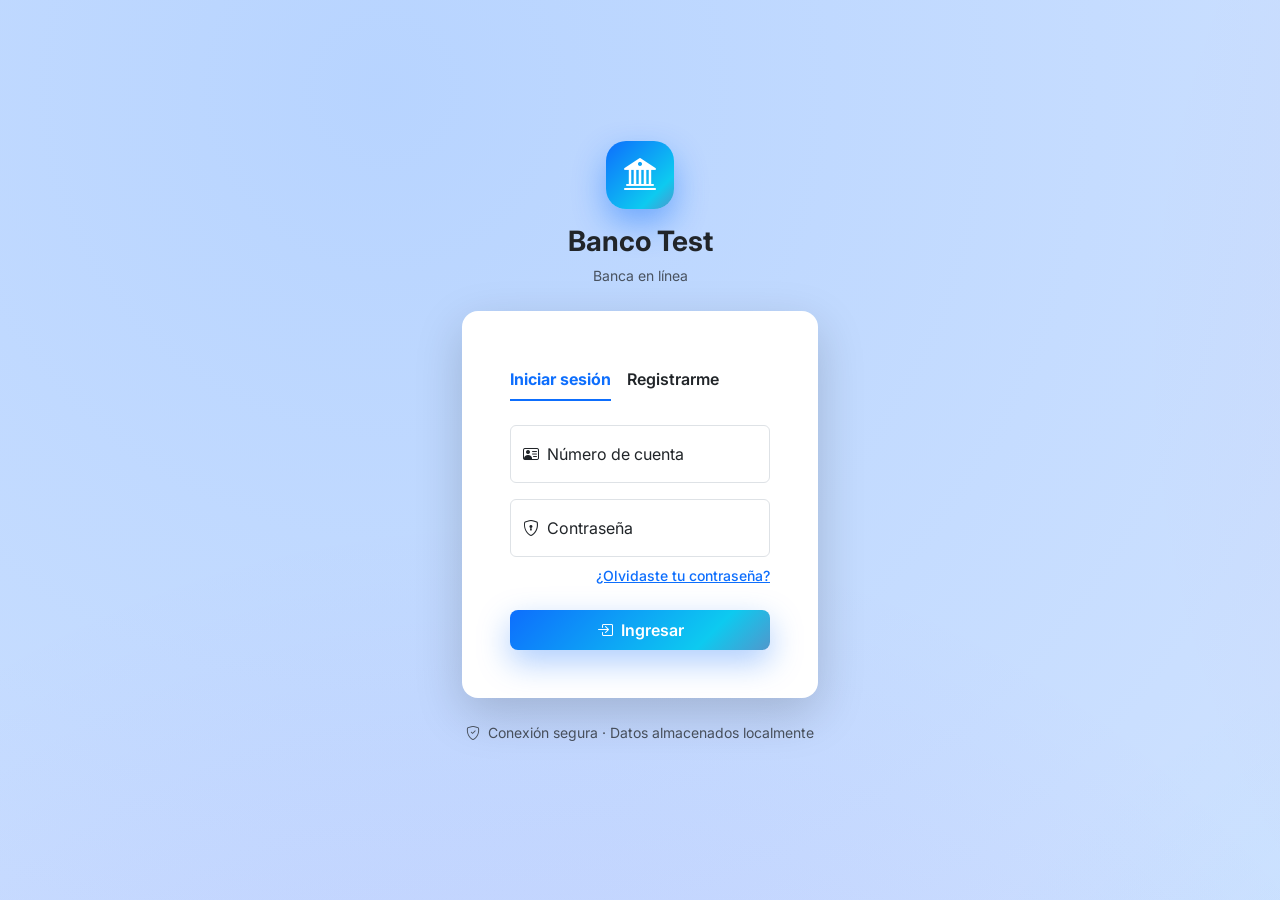
==== dashboard.html @ 72c73fb7 "avance 1" ====
<!DOCTYPE html>
<html lang="es" data-bs-theme="light">
<head>
  <meta charset="UTF-8">
  <meta name="viewport" content="width=device-width, initial-scale=1.0">
  <title>Banco Test | Panel</title>
  <link href="https://cdn.jsdelivr.net/npm/bootstrap@5.3.3/dist/css/bootstrap.min.css" rel="stylesheet">
  <link href="https://cdn.jsdelivr.net/npm/bootstrap-icons@1.11.3/font/bootstrap-icons.min.css" rel="stylesheet">
  <link href="https://fonts.googleapis.com/css2?family=Inter:wght@400;500;600;700;800&display=swap" rel="stylesheet">
  <link rel="stylesheet" href="style.css">
</head>
<body>
  <header class="topbar sticky-top">
    <nav class="navbar navbar-expand-lg p-2">
      <div class="container-fluid px-3 px-lg-4">
        <span class="navbar-brand d-flex align-items-center gap-2 me-3">
          <span class="d-inline-flex align-items-center justify-content-center bg-primary text-white rounded-3" style="width: 36px; height: 36px;">
            <i class="bi bi-bank2 fs-5"></i>
          </span>
          <span class="fw-bold fs-5">Banco Test</span>
        </span>

        <button class="navbar-toggler d-lg-none p-2" type="button" data-bs-toggle="collapse" data-bs-target="#menuCollapse" aria-controls="menuCollapse" aria-expanded="false" aria-label="Abrir menú">
          <i class="bi bi-list fs-3 lh-1"></i>
        </button>

        <div class="collapse navbar-collapse" id="menuCollapse">
          <div class="d-flex flex-column flex-lg-row gap-1 me-lg-3 my-2 my-lg-0" id="moduleNav">
            <button type="button" class="btn btn-light fw-semibold rounded-3 text-start" data-module="movimientos">
              <i class="bi bi-person-badge me-2"></i>Cuenta&nbsp;<span id="mainAccountLabel">-</span>
            </button>
          </div>
        </div>

        <div class="dropdown ms-auto">
          <button class="btn d-flex align-items-center gap-2 rounded-pill border-0 p-1 pe-2" data-bs-toggle="dropdown" aria-expanded="false">
            <span class="rounded-circle text-white d-inline-flex align-items-center justify-content-center fw-bold" id="avatar" style="width: 34px; height: 34px;"></span>
            <span class="d-none d-sm-inline text-start">
              <span class="d-block fw-semibold lh-1" id="userName"></span>
              <small class="text-body-secondary">Banca en línea</small>
            </span>
            <i class="bi bi-chevron-down small text-body-secondary"></i>
          </button>
          <ul class="dropdown-menu dropdown-menu-end shadow p-2" style="min-width: 280px;">
            <li>
              <div class="d-flex align-items-center gap-3 p-2 rounded-3 profile-box">
                <span class="rounded-circle text-white d-inline-flex align-items-center justify-content-center fw-bold" id="ddAvatar" style="width: 48px; height: 48px; font-size: 1.2rem;"></span>
                <div class="lh-sm">
                  <div class="fw-bold" id="ddName">-</div>
                  <small class="text-body-secondary"><i class="bi bi-patch-check-fill text-primary me-1"></i>Cliente verificado</small>
                </div>
              </div>
            </li>
            <li><hr class="dropdown-divider"></li>
            <li>
              <div class="px-2 py-1 d-grid gap-2 small" style="font-size: 0.85rem;">
                <div class="d-flex gap-2 align-items-center"><i class="bi bi-envelope text-primary"></i><span id="ddEmail">-</span></div>
                <div class="d-flex gap-2 align-items-center"><i class="bi bi-telephone text-success"></i><span id="ddPhone">-</span></div>
                <div class="d-flex gap-2 align-items-center"><i class="bi bi-globe-americas text-warning"></i><span id="ddCountry">-</span></div>
              </div>
            </li>
            <li><hr class="dropdown-divider"></li>
            <li><button class="dropdown-item" id="themeToggle"><i class="bi bi-moon-stars me-2"></i>Cambiar a oscuro</button></li>
            <li><hr class="dropdown-divider"></li>
            <li><button class="dropdown-item text-danger" id="logoutBtn"><i class="bi bi-box-arrow-right me-2"></i>Cerrar sesión</button></li>
          </ul>
        </div>
      </div>
    </nav>
  </header>

  <main class="container-fluid px-3 px-lg-4 py-4">
    <!-- MÓDULO: MOVIMIENTOS -->
    <section id="module-movimientos">
      <div class="row g-4 mb-4">
        <div class="animate-in d1 col-12 col-xl-4">
          <div class="card shadow-sm border-0 client-name-card mb-4">
            <div class="card-body p-3 d-flex align-items-center gap-3">
              <span class="rounded-circle text-white d-inline-flex align-items-center justify-content-center fw-bold flex-shrink-0" id="heroAvatar" style="width: 48px; height: 48px;"></span>
              <div class="lh-sm">
                <small class="text-body-secondary d-block mb-1"><i class="bi bi-person-badge me-1"></i>Cliente</small>
                <div class="fw-bold" id="heroName">-</div>
                <small class="text-body-secondary"><i class="bi bi-globe-americas me-1"></i><span id="heroCountry">-</span></small>
              </div>
              <span class="rounded-circle bg-success-subtle text-success d-inline-flex align-items-center justify-content-center ms-auto flex-shrink-0" style="width: 34px; height: 34px;" title="Verificado">
                <i class="bi bi-patch-check-fill"></i>
              </span>
            </div>
          </div>

          <div class="bank-card balance-hero text-white shadow">
            <div class="d-flex justify-content-between align-items-start">
              <span class="bank-brand"><i class="bi bi-bank2"></i> Banco Test</span>
              <span class="badge rounded-3 bg-white text-primary fw-semibold px-2 py-1"><i class="bi bi-patch-check-fill me-1"></i>Principal</span>
            </div>
            <div class="d-flex align-items-center gap-3">
              <span class="chip"></span>
              <i class="bi bi-wifi contactless" aria-hidden="true"></i>
            </div>
            <div>
              <small class="d-block opacity-75 bank-label">PATRIMONIO TOTAL</small>
              <div class="balance-hero-amount fw-bold ls-tight" id="totalBalance">$0.00</div>
            </div>
            <div class="d-flex justify-content-between align-items-end">
              <div class="lh-sm">
                <small class="d-block opacity-75 bank-label">TITULAR</small>
                <span class="fw-semibold small" id="cardHolder">-</span>
              </div>
              <button class="btn btn-sm rounded-pill bg-white bg-opacity-25 border border-white border-opacity-25 text-white" id="eyeToggle" title="Ocultar / mostrar saldos">
                <i class="bi bi-eye-slash"></i>
              </button>
            </div>
          </div>
        </div>

        <div class="animate-in d2 col-12 col-xl-8">
          <div class="card h-100 shadow-sm border-0">
            <div class="card-body p-4">
              <div class="d-flex flex-wrap align-items-center gap-3 mb-3">
                <h5 class="mb-0 fw-bold"><i class="bi bi-credit-card-2-front me-2 text-primary"></i>Mis cuentas</h5>
                <span class="badge rounded-pill text-bg-primary" id="accountCount">0</span>
                <span class="badge rounded-pill text-bg-warning" id="mainAccountPill">-</span>
                <div class="ms-auto d-flex align-items-center gap-2">
                  <div class="btn-group" role="group" aria-label="Desplazar cuentas">
                    <button type="button" class="btn btn-sm btn-outline-primary" data-scroll="-1" aria-label="Ver anteriores"><i class="bi bi-chevron-left"></i></button>
                    <button type="button" class="btn btn-sm btn-outline-primary" data-scroll="1" aria-label="Ver siguientes"><i class="bi bi-chevron-right"></i></button>
                  </div>
                  <button type="button" class="btn btn-primary btn-sm fw-semibold" data-role="transfer">
                    <i class="bi bi-send me-1"></i>Nueva transferencia
                  </button>
                </div>
              </div>
              <div class="accounts-scroll" id="accountsList"></div>
            </div>
          </div>
        </div>
      </div>

      <div class="row g-4">
        <div class="col-12 col-lg-5 col-xl-4">
          <div class="card shadow-sm border-0 d-flex flex-column" id="historyCard">
            <div class="card-body py-2 border-bottom d-flex flex-column gap-2">
              <div class="d-flex justify-content-between align-items-center mb-3" style="padding-top:0.9rem">
                <h5 class="mb-0 fw-bold"><i class="bi bi-list-ul me-2 text-primary"></i>Historial de movimientos</h5>
              </div>
              <div class="d-flex flex-wrap align-items-center gap-2">
                <label class="text-body-secondary small text-nowrap" for="filterSince">Desde</label>
                <input type="date" class="form-control form-control-sm" id="filterSince" aria-label="Fecha desde" style="width: 122px;">
                <label class="text-body-secondary small text-nowrap" for="filterUntil">Hasta</label>
                <input type="date" class="form-control form-control-sm" id="filterUntil" aria-label="Fecha hasta" style="width: 122px;">
              </div>
              <div class="d-flex align-items-center gap-2">
                <select class="form-select form-select-sm" id="filterStatus" aria-label="Filtrar por estado">
                  <option value="all">Todos los estados</option>
                  <option value="completado">Completado</option>
                  <option value="pendiente">Pendiente</option>
                </select>
                <button type="button" class="btn btn-sm btn-outline-secondary flex-shrink-0" id="filterClear" title="Limpiar filtros">
                  <i class="bi bi-x-lg me-1"></i>Limpiar
                </button>
              </div>
            </div>
            <div class="table-responsive history-table">
              <table class="table table-bordered table-hover align-middle mb-0">
                <thead class="table-light">
                  <tr>
                    <th scope="col" class="text-nowrap" style="width: 78px;">Fecha</th>
                    <th scope="col" class="text-nowrap" style="width: 88px;">Cuenta</th>
                    <th scope="col" class="text-center text-nowrap" style="width: 92px;">Estado</th>
                    <th scope="col" class="text-end text-nowrap" style="width: 80px;">Detalles</th>
                  </tr>
                </thead>
                <tbody id="transactionList"></tbody>
              </table>
            </div>
            <div id="emptyState" class="text-center text-body-secondary py-5 d-none">
              <i class="bi bi-inbox fs-1 d-block mb-2"></i>
              No hay movimientos con este filtro.
            </div>
          </div>
        </div>

        <div class="col-12 col-lg-7 col-xl-8">
          <div class="card shadow-sm border-0 h-100" id="statsCard">
            <div class="card-body p-4">
              <h5 class="mb-0 fw-bold"><i class="bi bi-graph-up-arrow me-2 text-primary"></i>Estadísticas · Dinero en general</h5>

              <div class="mt-3 row g-2 mb-3">
                <div class="col-4">
                  <div class="stat-chip">
                    <small class="text-body-secondary d-block mb-1">Patrimonio actual</small>
                    <span class="fw-bold text-nowrap" id="statBalance">$0.00</span>
                  </div>
                </div>
                <div class="col-4">
                  <div class="stat-chip">
                    <small class="text-body-secondary d-block mb-1">Entradas</small>
                    <span class="fw-bold text-success text-nowrap" id="statInAmount">$0.00</span>
                    <small class="text-success d-block" id="statInCount"></small>
                  </div>
                </div>
                <div class="col-4">
                  <div class="stat-chip">
                    <small class="text-body-secondary d-block mb-1">Salidas</small>
                    <span class="fw-bold text-danger text-nowrap" id="statOutAmount">$0.00</span>
                    <small class="text-danger d-block" id="statOutCount"></small>
                  </div>
                </div>
              </div>

              <p class="small fw-semibold mb-1">Evolución del saldo · últimos 15 días</p>
              <div class="chart-svg-wrap">
                <svg id="chartSvg" viewBox="0 0 620 220" preserveAspectRatio="none" class="chart-svg" role="img" aria-label="Evolución del saldo"></svg>
              </div>
              <div class="d-flex justify-content-between small text-body-secondary mt-1">
                <span id="chartStartLabel"></span>
                <span id="chartEndLabel"></span>
              </div>
            </div>
          </div>
        </div>
      </div>
    </section>
  </main>

  <!-- Transfer modal -->
  <div class="modal fade" id="transferModal" tabindex="-1" aria-hidden="true">
    <div class="modal-dialog modal-dialog-centered">
      <div class="modal-content border-0 shadow">
        <div class="modal-header">
          <h5 class="modal-title fw-bold"><i class="bi bi-send me-2 text-primary"></i>Nueva transferencia</h5>
          <button type="button" class="btn-close" data-bs-dismiss="modal" aria-label="Cerrar"></button>
        </div>
        <form class="needs-validation" id="transferForm" novalidate>
          <div class="modal-body">
            <div class="form-floating mb-3">
              <select class="form-select" id="fromAccount" required>
                <option value="" selected disabled>Selecciona una cuenta</option>
              </select>
              <label for="fromAccount"><i class="bi bi-wallet2 me-1"></i> Cuenta de origen</label>
              <div class="invalid-feedback">Selecciona la cuenta que envía.</div>
            </div>

            <div class="form-floating mb-3">
              <input type="text" class="form-control" id="toAccount" placeholder=" " required autocomplete="off">
              <label for="toAccount"><i class="bi bi-person-vcard me-1"></i> Cuenta destino</label>
              <div class="invalid-feedback">Ingresa el número de cuenta destino.</div>
            </div>

            <div class="form-floating mb-3">
              <select class="form-select" id="transferType" required>
                <option value="" selected disabled>Selecciona un tipo</option>
                <option value="Yape">Yape</option>
                <option value="Plin">Plin</option>
                <option value="Transferencia">Transferencia</option>
              </select>
              <label for="transferType"><i class="bi bi-arrow-left-right me-1"></i> Tipo de transferencia</label>
              <div class="invalid-feedback">Selecciona el tipo de transferencia.</div>
            </div>

            <div class="form-floating">
              <input type="number" class="form-control" id="amount" placeholder=" " required min="0.01" step="0.01">
              <label for="amount"><i class="bi bi-cash-coin me-1"></i> Monto (USD)</label>
              <div class="invalid-feedback">Ingresa un monto válido mayor a $0.</div>
            </div>
          </div>
          <div class="modal-footer">
            <button type="button" class="btn btn-light" data-bs-dismiss="modal">Cancelar</button>
            <button type="submit" class="btn btn-primary fw-semibold">
              <span class="spinner-border spinner-border-sm d-none" id="transferSpinner"></span>
              <i class="bi bi-check-lg" id="transferCheck"></i> Confirmar
            </button>
          </div>
        </form>
      </div>
    </div>
  </div>

  <!-- Confirm modal -->
  <div class="modal fade" id="confirmModal" tabindex="-1" aria-hidden="true">
    <div class="modal-dialog modal-dialog-centered modal-sm">
      <div class="modal-content border-0 shadow">
        <div class="modal-body text-center p-4">
          <span class="rounded-circle bg-success-subtle text-success d-inline-flex align-items-center justify-content-center mb-3" style="width: 56px; height: 56px;">
            <i class="bi bi-check-lg fs-2"></i>
          </span>
          <h5 class="fw-bold mb-1">Transferencia exitosa</h5>
          <p class="text-body-secondary small mb-0" id="confirmText"></p>
        </div>
        <div class="modal-footer justify-content-center border-0 pt-0 pb-4">
          <button type="button" class="btn btn-primary w-100 rounded-3" data-bs-dismiss="modal">Entendido</button>
        </div>
      </div>
    </div>
  </div>

  <!-- Detail modal -->
  <div class="modal fade" id="detailModal" tabindex="-1" aria-hidden="true">
    <div class="modal-dialog modal-dialog-centered modal-md">
      <div class="modal-content border-0 shadow">
        <div class="modal-header">
          <h5 class="modal-title fw-bold"><i class="bi bi-receipt me-2 text-primary"></i>Detalle del movimiento</h5>
          <button type="button" class="btn-close" data-bs-dismiss="modal" aria-label="Cerrar"></button>
        </div>
        <div class="modal-body" id="detailBody"></div>
      </div>
    </div>
  </div>

  <div class="toast-container position-fixed bottom-0 end-0 p-3"></div>

  <script src="https://cdn.jsdelivr.net/npm/bootstrap@5.3.3/dist/js/bootstrap.bundle.min.js"></script>
  <script src="app.js"></script>
  <script>
    document.addEventListener('DOMContentLoaded', () => {
      if (!initDashboardUI()) return;

      document.getElementById('logoutBtn').addEventListener('click', logout);
      document.getElementById('eyeToggle').addEventListener('click', toggleBalanceVisibility);

      document.querySelectorAll('[data-module]').forEach(btn => {
        btn.addEventListener('click', () => {
          document.querySelectorAll('[data-module]').forEach(b =>
            b.classList.toggle('active', b === btn));
          const collapse = bootstrap.Collapse.getInstance(document.getElementById('menuCollapse'));
          if (collapse) collapse.hide();
        });
      });

      document.querySelectorAll('[data-role="transfer"]').forEach(btn => {
        btn.addEventListener('click', () => {
          openTransferModal();
          const collapse = bootstrap.Collapse.getInstance(document.getElementById('menuCollapse'));
          if (collapse) collapse.hide();
        });
      });

      document.querySelectorAll('[data-scroll]').forEach(btn => {
        btn.addEventListener('click', () => {
          const carousel = document.getElementById('accountsList');
          const dir = parseInt(btn.dataset.scroll, 10);
          carousel.scrollBy({ left: dir * 300, behavior: 'smooth' });
        });
      });

      document.querySelectorAll('#filterSince, #filterUntil, #filterStatus').forEach(el => {
        el.addEventListener('change', () => {
          state.dateFrom = document.getElementById('filterSince').value;
          state.dateTo = document.getElementById('filterUntil').value;
          state.statusFilter = document.getElementById('filterStatus').value;
          renderMovimientos();
        });
      });

      document.getElementById('filterClear').addEventListener('click', () => {
        document.getElementById('filterSince').value = '';
        document.getElementById('filterUntil').value = '';
        document.getElementById('filterStatus').value = 'all';
        state.dateFrom = '';
        state.dateTo = '';
        state.statusFilter = 'all';
        renderMovimientos();
      });

      document.getElementById('transferForm').addEventListener('submit', (e) => {
        e.preventDefault();
        const form = e.target;
        if (!form.checkValidity()) {
          form.classList.add('was-validated');
          return;
        }
        const fromAccount = document.getElementById('fromAccount').value;
        const toAccount = document.getElementById('toAccount').value.trim();
        const amount = parseFloat(document.getElementById('amount').value);
        const transferType = document.getElementById('transferType').value;
        const result = transfer(fromAccount, toAccount, amount, transferType);
        if (result.ok) {
          bootstrap.Modal.getInstance(document.getElementById('transferModal')).hide();
          form.reset();
          form.classList.remove('was-validated');
          const recipient = getClientByAccount(toAccount);
          document.getElementById('confirmText').textContent =
            `${transferType} · Enviaste $${amount.toFixed(2)} a ${recipient ? recipient.firstName : 'la cuenta'} ${toAccount}.`;
          bootstrap.Modal.getOrCreateInstance(document.getElementById('confirmModal')).show();
          renderAll();
        } else {
          showToast(result.message, 'danger');
          if (result.message.includes('destino')) {
            document.getElementById('toAccount').classList.add('is-invalid');
          }
        }
      });
    });
  </script>
</body>
</html>
---- style.css ----
:root {
  --bs-body-font-family: 'Inter', system-ui, -apple-system, "Segoe UI", Roboto, sans-serif;
  --grad-brand: linear-gradient(135deg, #0d6efd 0%, #6610f2 100%);
  --grad-brand-animated: linear-gradient(-45deg, #0d6efd, #6610f2, #d63384, #0dcaf0, #0d6efd);
  --shadow-sm: 0 2px 8px rgba(15, 23, 42, 0.06);
  --shadow-md: 0 8px 24px rgba(15, 23, 42, 0.12);
  --shadow-lg: 0 16px 48px rgba(15, 23, 42, 0.18);
  --shadow-brand: 0 12px 32px rgba(13, 110, 253, 0.35);
}

body[data-bs-theme='light'] {
  background-color: #eef2fa;
}

body[data-bs-theme='dark'] {
  background-color: #0d1117;
}

/* ---- Animated ambient background ---- */
body {
  min-height: 100vh;
  background-image: radial-gradient(circle at 15% 5%, rgba(13, 110, 253, 0.12), transparent 45%),
    radial-gradient(circle at 85% 20%, rgba(214, 51, 132, 0.10), transparent 40%),
    radial-gradient(circle at 70% 90%, rgba(13, 202, 240, 0.10), transparent 45%),
    radial-gradient(circle at 20% 85%, rgba(102, 16, 242, 0.10), transparent 40%);
  background-size: 200% 200%;
  animation: bg-drift 22s ease-in-out infinite;
  background-attachment: fixed;
}

@keyframes bg-drift {
  0%, 100% { background-position: 0% 0%; }
  33% { background-position: 60% 40%; }
  66% { background-position: 30% 70%; }
}

/* ---- Entrance animations ---- */
@keyframes fadeInUp {
  from { opacity: 0; transform: translateY(24px); }
  to { opacity: 1; transform: translateY(0); }
}

@keyframes fadeIn {
  from { opacity: 0; }
  to { opacity: 1; }
}

@keyframes popIn {
  0% { opacity: 0; transform: scale(0.92); }
  60% { transform: scale(1.02); }
  100% { opacity: 1; transform: scale(1); }
}

@keyframes gradient-shift {
  0%, 100% { background-position: 0% 50%; }
  50% { background-position: 100% 50%; }
}

@keyframes float-slow {
  0%, 100% { transform: translateY(0); }
  50% { transform: translateY(-10px); }
}

@keyframes pulse-glow {
  0%, 100% { box-shadow: 0 0 0 0 rgba(13, 110, 253, 0.45); }
  50% { box-shadow: 0 0 0 10px rgba(13, 110, 253, 0); }
}

.animate-in {
  opacity: 0;
  animation: fadeInUp 0.6s cubic-bezier(0.22, 1, 0.36, 1) forwards;
}

.animate-in.d1 { animation-delay: 0.08s; }
.animate-in.d2 { animation-delay: 0.16s; }
.animate-in.d3 { animation-delay: 0.24s; }
.animate-in.d4 { animation-delay: 0.32s; }

/* ---- Brand badge / logo ---- */
.brand-badge {
  width: 68px;
  height: 68px;
  border-radius: 20px;
  color: #fff;
  background: var(--grad-brand-animated);
  background-size: 300% 300%;
  animation: gradient-shift 8s ease infinite, float-slow 6s ease-in-out infinite;
  box-shadow: 0 14px 32px rgba(13, 110, 253, 0.45);
}

/* ---- Buttons ---- */
.btn {
  transition: transform 0.2s cubic-bezier(0.22, 1, 0.36, 1), box-shadow 0.2s ease, filter 0.2s ease;
}

.btn:hover {
  transform: translateY(-2px);
}

.btn:active {
  transform: translateY(0) scale(0.97);
}

.btn-primary {
  background-image: var(--grad-brand-animated);
  background-size: 300% 300%;
  animation: gradient-shift 8s ease infinite;
  border: none;
  box-shadow: var(--shadow-brand);
}

.btn-primary:hover {
  background-image: var(--grad-brand-animated);
  background-size: 300% 300%;
  filter: brightness(1.1);
  box-shadow: 0 16px 40px rgba(13, 110, 253, 0.5);
}

.btn-light {
  background-color: rgba(255, 255, 255, 0.6);
  backdrop-filter: blur(6px);
}

.btn-outline-primary {
  border-width: 2px;
}

.btn-outline-primary:hover {
  background-image: var(--grad-brand);
  box-shadow: var(--shadow-brand);
}

body[data-bs-theme='dark'] .btn-light {
  background-color: rgba(33, 37, 41, 0.6);
}

/* ---- Cards ---- */
.card {
  border-radius: 1rem;
  transition: transform 0.28s cubic-bezier(0.22, 1, 0.36, 1), box-shadow 0.28s ease;
  box-shadow: var(--shadow-sm);
}

.card:hover {
  transform: translateY(-4px);
  box-shadow: var(--shadow-md);
}

/* ---- Main (principal) bank card ---- */
.balance-hero {
  background: var(--grad-brand-animated);
  background-size: 300% 300%;
  animation: gradient-shift 10s ease infinite;
  box-shadow: 0 20px 50px rgba(13, 110, 253, 0.45);
}

.balance-hero:hover {
  box-shadow: 0 26px 60px rgba(102, 16, 242, 0.52);
}

.balance-hero-amount {
  font-size: clamp(1.7rem, 1.2rem + 1.4vw, 2.3rem);
}
/* ---- Chart ---- */
.detail-exec {
  padding: 0;
}

.detail-top {
  display: flex;
  gap: 0.75rem;
  align-items: stretch;
}

.detail-side {
  flex: 1;
  min-width: 0;
  border: 1px solid var(--bs-primary-border-subtle);
  border-radius: 10px;
  padding: 0.6rem 0.8rem;
  background: linear-gradient(135deg, rgba(13, 110, 253, 0.14), rgba(102, 16, 242, 0.16));
  display: flex;
  flex-direction: column;
  justify-content: center;
}

.detail-side-label {
  font-size: 0.6rem;
  font-weight: 700;
  text-transform: uppercase;
  letter-spacing: 0.08em;
  color: var(--bs-primary);
}

.detail-side-amount {
  font-size: 1.25rem;
  font-weight: 800;
  letter-spacing: -0.02em;
  word-break: break-word;
}

.detail-side-badges {
  display: flex;
  flex-wrap: wrap;
  gap: 0.3rem;
  margin-top: 0.45rem;
}

.d-badge {
  display: inline-flex;
  align-items: center;
  gap: 0.28rem;
  font-size: 0.6rem;
  font-weight: 700;
  padding: 0.22rem 0.55rem;
  border-radius: 2rem;
  white-space: nowrap;
  color: #fff;
}

.d-badge i {
  font-size: 0.7rem;
}

.d-badge-secondary {
  background: linear-gradient(135deg, #0d6efd, #6610f2);
}

.d-badge-success {
  background: #198754;
}

.d-badge-danger {
  background: #dc3545;
}

.d-badge-warning {
  background: #ffc107;
  color: #7a4f01;
}

.bank-card.bank-card-sm {
  width: 184px;
  border-radius: 10px;
  padding: 0.55rem 0.65rem;
  box-shadow: 0 6px 14px rgba(20, 40, 80, 0.35);
}

.bank-card.bank-card-sm .bank-brand {
  font-size: 0.6rem;
}

.bank-card.bank-card-sm .bank-brand i {
  font-size: 0.66rem;
}

.bank-card.bank-card-sm .chip {
  width: 26px;
  height: 20px;
  border-radius: 4px;
}

.bank-card.bank-card-sm .contactless {
  font-size: 0.9rem;
}

.bank-card.bank-card-sm .bank-number {
  font-size: 0.7rem;
}

.bank-card.bank-card-sm .bank-owner {
  font-size: 0.55rem;
}

.bank-card.bank-card-sm .bank-label {
  font-size: 0.48rem;
}

.bank-card.bank-card-sm .badge {
  font-size: 0.46rem;
  background: rgba(255, 193, 7, 0.25);
  border-color: rgba(255, 193, 7, 0.45);
  padding: 0.15rem 0.35rem;
}

.bank-card.bank-card-sm .bank-eye {
  width: 20px;
  height: 20px;
  display: inline-flex;
  align-items: center;
  justify-content: center;
  border-radius: 50%;
  border: 1px solid rgba(255, 255, 255, 0.4);
  background: rgba(255, 255, 255, 0.14);
  color: #fff;
  font-size: 0.68rem;
  padding: 0;
  transition: background 0.2s ease;
}

.bank-card.bank-card-sm .bank-eye:hover {
  background: rgba(255, 255, 255, 0.3);
}

.bank-card.bank-card-sm .bank-eye.active {
  background: rgba(255, 255, 255, 0.4);
}

.bank-card.bank-card-sm .bank-number {
  letter-spacing: 0.06em;
  min-height: 0.9em;
}

.dex-grid {
  display: grid;
  grid-template-columns: repeat(2, 1fr);
  gap: 0.35rem;
}

.dex-grid.single {
  grid-template-columns: 1fr;
}

.dex-item {
  border: 1px solid var(--bs-border-color);
  border-radius: 0.45rem;
  padding: 0.32rem 0.55rem;
  background: var(--bs-body-bg);
}

.dex-item small {
  display: block;
  font-size: 0.58rem;
  font-weight: 700;
  text-transform: uppercase;
  letter-spacing: 0.04em;
  color: var(--bs-secondary-color);
  margin-bottom: 0.05rem;
}

.dex-item strong {
  font-size: 0.78rem;
  word-break: break-word;
}

.dex-item .badge {
  vertical-align: middle;
}

.dex-section {
  margin-top: 0.6rem;
}

.dex-section-title {
  display: flex;
  align-items: center;
  gap: 0.4rem;
  font-size: 0.6rem;
  font-weight: 800;
  text-transform: uppercase;
  letter-spacing: 0.1em;
  color: var(--bs-primary);
  margin-bottom: 0.3rem;
}

.dex-section-title::before {
  content: '';
  width: 14px;
  height: 2px;
  border-radius: 2px;
  background: linear-gradient(90deg, #0d6efd, #6610f2);
}

.mono {
  font-family: ui-monospace, Menlo, Consolas, monospace;
}

.detail-table {
  font-size: 0.8rem;
}

.detail-table thead th {
  background: var(--bs-tertiary-bg);
  font-size: 0.66rem;
  font-weight: 700;
  text-transform: uppercase;
  letter-spacing: 0.04em;
  color: var(--bs-secondary-color);
  white-space: nowrap;
  padding: 0.5rem 0.6rem;
}

.detail-table tbody td {
  white-space: nowrap;
  padding: 0.5rem 0.6rem;
}

.history-table {
  flex: 1 1 auto;
  min-height: 0;
  overflow-y: auto;
}

.history-table .table {
  table-layout: fixed;
}

.history-table thead th {
  position: sticky;
  top: 0;
  z-index: 3;
  background: var(--bs-tertiary-bg);
  color: var(--bs-secondary-color);
  font-size: 0.7rem;
  font-weight: 700;
  text-transform: uppercase;
  letter-spacing: 0.05em;
  padding: 0.55rem 0.5rem;
  white-space: nowrap;
  border-color: var(--bs-border-color);
}

.history-table .table-bordered > :not(caption) > * {
  border-color: var(--bs-border-color);
}

.history-table tbody td {
  font-size: 0.82rem;
  padding: 0.45rem 0.5rem;
  border-color: var(--bs-border-color);
  white-space: nowrap;
}

.btn-detail {
  display: inline-flex;
  align-items: center;
  gap: 0.35rem;
  border: 1px solid var(--bs-primary-border-subtle);
  background: var(--bs-body-bg);
  color: var(--bs-primary);
  font-size: 0.7rem;
  font-weight: 700;
  text-transform: uppercase;
  letter-spacing: 0.06em;
  border-radius: 0.5rem;
  padding: 0.28rem 0.5rem;
  transition: background 0.2s ease, color 0.2s ease, box-shadow 0.2s ease, border-color 0.2s ease;
}

.btn-detail:hover {
  background: linear-gradient(135deg, #0d6efd, #6610f2);
  color: #fff;
  border-color: transparent;
  box-shadow: 0 4px 14px rgba(102, 16, 242, 0.35);
}

.history-table tbody tr {
  transition: background-color 0.15s ease;
}

.history-table tbody tr:hover {
  background-color: var(--bs-primary-bg-subtle);
}

.stat-chip {
  height: 100%;
  border: 1px solid var(--bs-border-color);
  border-radius: 0.75rem;
  padding: 0.55rem 0.75rem;
  background: var(--bs-tertiary-bg);
}

.chart-svg-wrap {
  height: 150px;
}

.chart-svg {
  width: 100%;
  height: 100%;
}

/* ---- Glow dot / avatar ---- */
#avatar {
  background: var(--grad-brand) !important;
  box-shadow: 0 0 0 3px rgba(13, 110, 253, 0.15);
  animation: pulse-glow 3s ease infinite;
}

/* ---- Navbar / topbar glass ---- */
.topbar nav {
  background-color: rgba(255, 255, 255, 0.72) !important;
  backdrop-filter: blur(14px) saturate(160%);
  -webkit-backdrop-filter: blur(14px) saturate(160%);
  border-bottom: 1px solid rgba(128, 128, 128, 0.15);
  box-shadow: 0 2px 12px rgba(15, 23, 42, 0.06);
  transition: box-shadow 0.3s ease;
}

body[data-bs-theme='dark'] .topbar nav {
  background-color: rgba(13, 17, 23, 0.75) !important;
}

.navbar-brand {
  transition: opacity 0.2s ease;
}

.navbar-brand:hover {
  opacity: 0.85;
}

/* ---- Gradient text ---- */
.grad-text {
  background: var(--grad-brand);
  -webkit-background-clip: text;
  background-clip: text;
  -webkit-text-fill-color: transparent;
  color: transparent;
}

/* ---- Table ---- */
.table thead th {
  text-transform: uppercase;
  font-size: 0.72rem;
  letter-spacing: 0.06em;
  font-weight: 700;
}

.table tbody tr {
  transition: transform 0.15s ease, background-color 0.15s ease;
}

.table tbody tr:hover {
  background-color: rgba(13, 110, 253, 0.05);
}

.table tbody tr td:first-child {
  border-top-left-radius: 0.5rem;
  border-bottom-left-radius: 0.5rem;
}

.table tbody tr td:last-child {
  border-top-right-radius: 0.5rem;
  border-bottom-right-radius: 0.5rem;
}

tbody tr {
  animation: fadeIn 0.4s ease backwards;
}

tbody tr:nth-child(4) { animation-delay: 0.05s; }
tbody tr:nth-child(5) { animation-delay: 0.1s; }
tbody tr:nth-child(6) { animation-delay: 0.15s; }
tbody tr:nth-child(7) { animation-delay: 0.2s; }
tbody tr:nth-child(8) { animation-delay: 0.25s; }
tbody tr:nth-child(9) { animation-delay: 0.3s; }
tbody tr:nth-child(10) { animation-delay: 0.35s; }
tbody tr:nth-child(n+11) { animation-delay: 0.4s; }

/* ---- Stat icons ---- */
.card .rounded-3.p-3 {
  transition: transform 0.25s ease;
}

.card:hover .rounded-3.p-3 {
  transform: scale(1.1) rotate(-4deg);
}

/* ---- Modal ---- */
.modal-content {
  border: 0;
  box-shadow: var(--shadow-lg);
  animation: popIn 0.25s ease;
}

.modal-backdrop.show {
  backdrop-filter: blur(4px);
  background-color: rgba(9, 12, 18, 0.55);
}

/* ---- Toast ---- */
.toast {
  border: 0;
  box-shadow: var(--shadow-md);
  animation: fadeInUp 0.35s ease;
}

/* ---- Dropdown ---- */
.dropdown-menu {
  border: 1px solid rgba(128, 128, 128, 0.15);
  box-shadow: var(--shadow-md);
  animation: popIn 0.18s ease;
}

/* ---- Navbar user profile box ---- */
.profile-box {
  background: linear-gradient(135deg, rgba(13, 110, 253, 0.08), rgba(102, 16, 242, 0.08));
  border: 1px solid rgba(128, 128, 128, 0.14);
}

/* ---- Navbar menu (mobile collapse) ---- */
#menuCollapse .btn {
  border-radius: 0.75rem;
  padding: 0.55rem 0.9rem;
  font-weight: 500;
}

@media (max-width: 991.98px) {
  #menuCollapse {
    background-color: rgba(255, 255, 255, 0.85);
    backdrop-filter: blur(18px);
    -webkit-backdrop-filter: blur(18px);
    border-radius: 1rem;
    padding: 0.75rem;
    margin-top: 0.5rem;
    box-shadow: var(--shadow-md);
    border: 1px solid rgba(128, 128, 128, 0.18);
  }
  body[data-bs-theme='dark'] #menuCollapse {
    background-color: rgba(13, 17, 23, 0.92);
  }
}

/* ---- Filter buttons active ---- */
.btn-group .btn-outline-primary.active {
  background-image: var(--grad-brand);
  box-shadow: var(--shadow-brand);
}

/* ---- Accounts horizontal scroll ---- */
.accounts-scroll {
  display: flex;
  align-items: flex-start;
  gap: 1rem;
  overflow-x: auto;
  padding: 0.25rem 0.25rem 0.85rem;
  scroll-behavior: smooth;
  scroll-snap-type: x mandatory;
  -webkit-overflow-scrolling: touch;
}

.accounts-scroll::-webkit-scrollbar {
  height: 8px;
}

.accounts-scroll::-webkit-scrollbar-thumb {
  background: linear-gradient(90deg, #0d6efd, #6610f2);
  border-radius: 6px;
  border: 2px solid transparent;
  background-clip: padding-box;
}

.accounts-scroll::-webkit-scrollbar-track {
  background: transparent;
}

.account-slide {
  flex: 0 0 auto;
  width: 360px;
  scroll-snap-align: start;
}

/* ---- Bank card ---- */
.bank-card {
  position: relative;
  overflow: hidden;
  width: 100%;
  aspect-ratio: 1.586;
  border-radius: 18px;
  padding: 1.05rem 1.25rem;
  color: #fff;
  display: flex;
  flex-direction: column;
  justify-content: space-between;
  background: linear-gradient(135deg, #1e3c72 0%, #2a5298 55%, #4a4ad6 100%);
  box-shadow: 0 14px 32px rgba(20, 40, 80, 0.42);
  transition: transform 0.28s cubic-bezier(0.22, 1, 0.36, 1), box-shadow 0.28s ease;
}

.bank-card::before {
  content: '';
  position: absolute;
  inset: 0;
  background: radial-gradient(circle at 88% -10%, rgba(255, 255, 255, 0.28), transparent 55%);
  pointer-events: none;
}

.bank-card::after {
  content: '';
  position: absolute;
  top: -60%;
  right: -25%;
  width: 55%;
  height: 230%;
  background: linear-gradient(135deg, transparent, rgba(255, 255, 255, 0.2), transparent);
  transform: rotate(12deg);
  transition: transform 0.6s ease;
}

.bank-card:hover {
  transform: translateY(-3px);
  box-shadow: 0 20px 44px rgba(20, 40, 80, 0.5);
}

.bank-card:hover::after {
  transform: rotate(12deg) translateX(45%);
}

.bank-card.main-account {
  box-shadow: 0 0 0 2px rgba(255, 193, 7, 0.75), 0 14px 32px rgba(20, 40, 80, 0.42);
}

.account-slide:nth-child(even) .bank-card {
  background: linear-gradient(135deg, #0d6efd 0%, #6610f2 100%);
}

.bank-brand {
  display: inline-flex;
  align-items: center;
  gap: 0.45rem;
  font-weight: 700;
  font-size: 0.95rem;
  letter-spacing: 0.02em;
}

.bank-brand i {
  font-size: 1.1rem;
}

.chip {
  width: 46px;
  height: 34px;
  border-radius: 7px;
  background: linear-gradient(135deg, #f2cf66, #d9af3b);
  box-shadow: inset 0 0 0 1.5px rgba(0, 0, 0, 0.18), 0 1px 4px rgba(0, 0, 0, 0.25);
  position: relative;
  flex: 0 0 auto;
}

.chip::before {
  content: '';
  position: absolute;
  inset: 0;
  border-radius: 7px;
  background:
    linear-gradient(90deg, transparent 45%, rgba(0, 0, 0, 0.2) 49%, transparent 55%),
    linear-gradient(0deg, transparent 38%, rgba(0, 0, 0, 0.2) 46%, transparent 56%);
}

.contactless {
  transform: rotate(90deg);
  font-size: 1.4rem;
  color: rgba(255, 255, 255, 0.9);
}

.bank-number {
  font-family: 'Courier New', ui-monospace, monospace;
  font-size: 1.1rem;
  font-weight: 600;
  letter-spacing: 0.08em;
}

.bank-label {
  font-size: 0.62rem;
  letter-spacing: 0.08em;
}

.bank-owner {
  font-size: 0.9rem;
}

.bank-card .badge {
  background: rgba(255, 255, 255, 0.2);
  border: 1px solid rgba(255, 255, 255, 0.3);
}

.bank-card-footer {
  padding: 0.5rem 0.15rem 0;
}

/* ---- Scrollbar ---- */
::-webkit-scrollbar {
  width: 10px;
  height: 10px;
}

::-webkit-scrollbar-track {
  background: transparent;
}

::-webkit-scrollbar-thumb {
  background: linear-gradient(180deg, #0d6efd, #6610f2);
  border-radius: 6px;
  border: 2px solid transparent;
  background-clip: padding-box;
}

/* ---- Nav pills / tabs ---- */
.nav-underline .nav-link {
  font-weight: 600;
  color: var(--bs-body-color);
}

.nav-underline .nav-link.active {
  color: #0d6efd;
}

/* ---- Mobile nav backdrop blur ---- */
.topbar.sticky-top {
  z-index: 1030;
}

.ls-tight {
  letter-spacing: -0.03em;
}
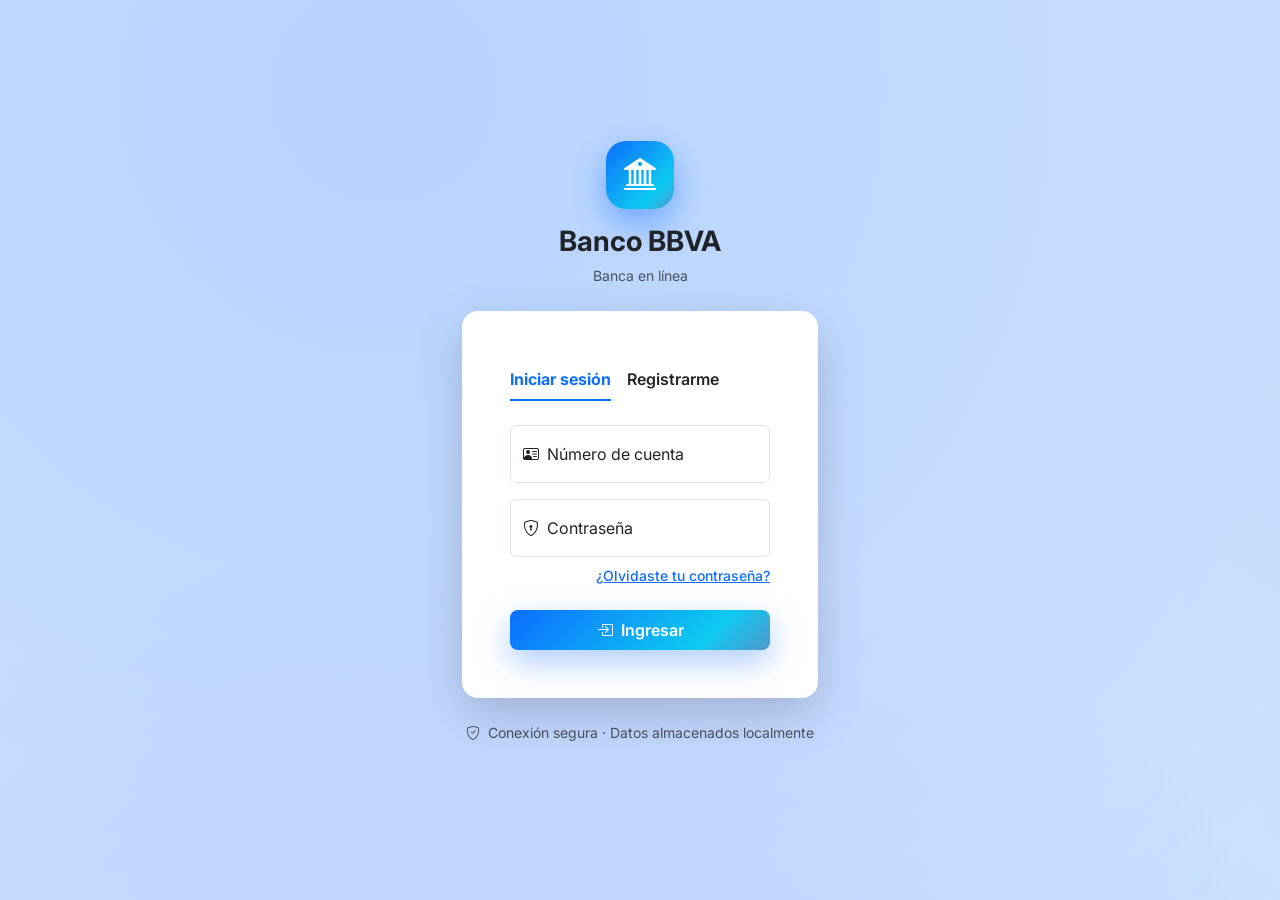
==== commit 88d687be: "v2" ====
--- a/dashboard.html
+++ b/dashboard.html
@@ -3,7 +3,7 @@
 <head>
   <meta charset="UTF-8">
   <meta name="viewport" content="width=device-width, initial-scale=1.0">
-  <title>Banco Test | Panel</title>
+  <title>Banco BBVA | Panel</title>
   <link href="https://cdn.jsdelivr.net/npm/bootstrap@5.3.3/dist/css/bootstrap.min.css" rel="stylesheet">
   <link href="https://cdn.jsdelivr.net/npm/bootstrap-icons@1.11.3/font/bootstrap-icons.min.css" rel="stylesheet">
   <link href="https://fonts.googleapis.com/css2?family=Inter:wght@400;500;600;700;800&display=swap" rel="stylesheet">
@@ -17,7 +17,7 @@
           <span class="d-inline-flex align-items-center justify-content-center bg-primary text-white rounded-3" style="width: 36px; height: 36px;">
             <i class="bi bi-bank2 fs-5"></i>
           </span>
-          <span class="fw-bold fs-5">Banco Test</span>
+          <span class="fw-bold fs-5">Banco BBVA</span>
         </span>
 
         <button class="navbar-toggler d-lg-none p-2" type="button" data-bs-toggle="collapse" data-bs-target="#menuCollapse" aria-controls="menuCollapse" aria-expanded="false" aria-label="Abrir menú">
@@ -73,24 +73,34 @@
     <!-- MÓDULO: MOVIMIENTOS -->
     <section id="module-movimientos">
       <div class="row g-4 mb-4">
-        <div class="animate-in d1 col-12 col-xl-4">
-          <div class="card shadow-sm border-0 client-name-card mb-4">
-            <div class="card-body p-3 d-flex align-items-center gap-3">
-              <span class="rounded-circle text-white d-inline-flex align-items-center justify-content-center fw-bold flex-shrink-0" id="heroAvatar" style="width: 48px; height: 48px;"></span>
-              <div class="lh-sm">
-                <small class="text-body-secondary d-block mb-1"><i class="bi bi-person-badge me-1"></i>Cliente</small>
-                <div class="fw-bold" id="heroName">-</div>
-                <small class="text-body-secondary"><i class="bi bi-globe-americas me-1"></i><span id="heroCountry">-</span></small>
-              </div>
-              <span class="rounded-circle bg-success-subtle text-success d-inline-flex align-items-center justify-content-center ms-auto flex-shrink-0" style="width: 34px; height: 34px;" title="Verificado">
-                <i class="bi bi-patch-check-fill"></i>
-              </span>
-            </div>
-          </div>
-
-          <div class="bank-card balance-hero text-white shadow">
+        <div class="animate-in d1 col-12 col-xl-4 d-flex flex-column">
+          <div class="card shadow-sm border-0 client-name-card mb-4 flex-grow-1">
+            <div class="card-body p-0 d-flex h-100">
+              <div class="fotocheck-lg d-flex flex-column align-items-center justify-content-center text-center flex-shrink-0">
+                <i class="bi bi-bank2"></i>
+                <small class="fw-bold">BBVA</small>
+                <small>ID</small>
+              </div>
+              <div class="flex-grow-1 d-flex align-items-center gap-3 py-3" style="margin-left: -12px;">
+                <div class="d-flex flex-column align-items-center gap-1 flex-shrink-0">
+                  <span class="rounded-circle text-white d-inline-flex align-items-center justify-content-center fw-bold" id="heroAvatar" style="width: 44px; height: 44px;"></span>
+                </div>
+                <div class="flex-grow-1 d-flex flex-column justify-content-center overflow-hidden">
+                  <div class="fw-bold fs-5 text-truncate" id="heroName">-</div>
+                  <div class="d-flex flex-wrap gap-1 mt-2">
+                    <span class="badge rounded-pill text-bg-primary"><i class="bi bi-envelope me-1"></i><span id="heroEmail">-</span></span>
+                    <span class="badge rounded-pill text-bg-secondary"><i class="bi bi-phone me-1"></i><span id="heroPhone">-</span></span>
+                    <span class="badge rounded-pill text-bg-info"><i class="bi bi-globe-americas me-1"></i><span id="heroCountry">-</span></span>
+                    <span class="badge rounded-pill" id="heroStatus">Activo</span>
+                  </div>
+                </div>
+              </div>
+            </div>
+          </div>
+
+          <div class="bank-card balance-hero text-white shadow mt-auto">
             <div class="d-flex justify-content-between align-items-start">
-              <span class="bank-brand"><i class="bi bi-bank2"></i> Banco Test</span>
+              <span class="bank-brand"><i class="bi bi-bank2"></i> Banco BBVA</span>
               <span class="badge rounded-3 bg-white text-primary fw-semibold px-2 py-1"><i class="bi bi-patch-check-fill me-1"></i>Principal</span>
             </div>
             <div class="d-flex align-items-center gap-3">
@@ -152,8 +162,9 @@
               <div class="d-flex align-items-center gap-2">
                 <select class="form-select form-select-sm" id="filterStatus" aria-label="Filtrar por estado">
                   <option value="all">Todos los estados</option>
-                  <option value="completado">Completado</option>
+                  <option value="aprobado">Aprobado</option>
                   <option value="pendiente">Pendiente</option>
+                  <option value="rechazado">Rechazado</option>
                 </select>
                 <button type="button" class="btn btn-sm btn-outline-secondary flex-shrink-0" id="filterClear" title="Limpiar filtros">
                   <i class="bi bi-x-lg me-1"></i>Limpiar
--- a/style.css
+++ b/style.css
@@ -146,6 +146,53 @@
   box-shadow: var(--shadow-md);
 }
 
+.client-name-card .badge {
+  font-size: 0.78rem;
+  font-weight: 600;
+  padding: 0.45rem 0.85rem;
+}
+
+.client-name-card .badge i {
+  font-size: 0.85rem;
+}
+
+.client-name-card .d-flex.flex-wrap {
+  gap: 0.4rem;
+}
+
+.client-name-card .fotocheck {
+  width: 56px;
+  height: 64px;
+  background: linear-gradient(135deg, rgba(13, 110, 253, 0.06), rgba(102, 16, 242, 0.06));
+  border: 1.5px dashed var(--bs-primary);
+  border-radius: 8px;
+  font-size: 0.5rem;
+  color: var(--bs-primary);
+  line-height: 1.1;
+  padding: 0.3rem;
+}
+
+.client-name-card .fotocheck i {
+  font-size: 1.1rem;
+}
+
+.client-name-card .fotocheck-lg {
+  width: 170px;
+  background: linear-gradient(135deg, rgba(13, 110, 253, 0.08), rgba(102, 16, 242, 0.1));
+  border-right: 1.5px dashed var(--bs-primary);
+  font-size: 0.65rem;
+  color: var(--bs-primary);
+  line-height: 1.1;
+  padding: 0.5rem;
+  border-top-left-radius: 0.9rem;
+  border-bottom-left-radius: 0.9rem;
+}
+
+.client-name-card .fotocheck-lg i {
+  font-size: 2.6rem;
+  margin-bottom: 0.3rem;
+}
+
 /* ---- Main (principal) bank card ---- */
 .balance-hero {
   background: var(--grad-brand-animated);
@@ -237,6 +284,11 @@
 .d-badge-warning {
   background: #ffc107;
   color: #7a4f01;
+}
+
+.d-badge-info {
+  background: #0dcaf0;
+  color: #000;
 }
 
 .bank-card.bank-card-sm {
